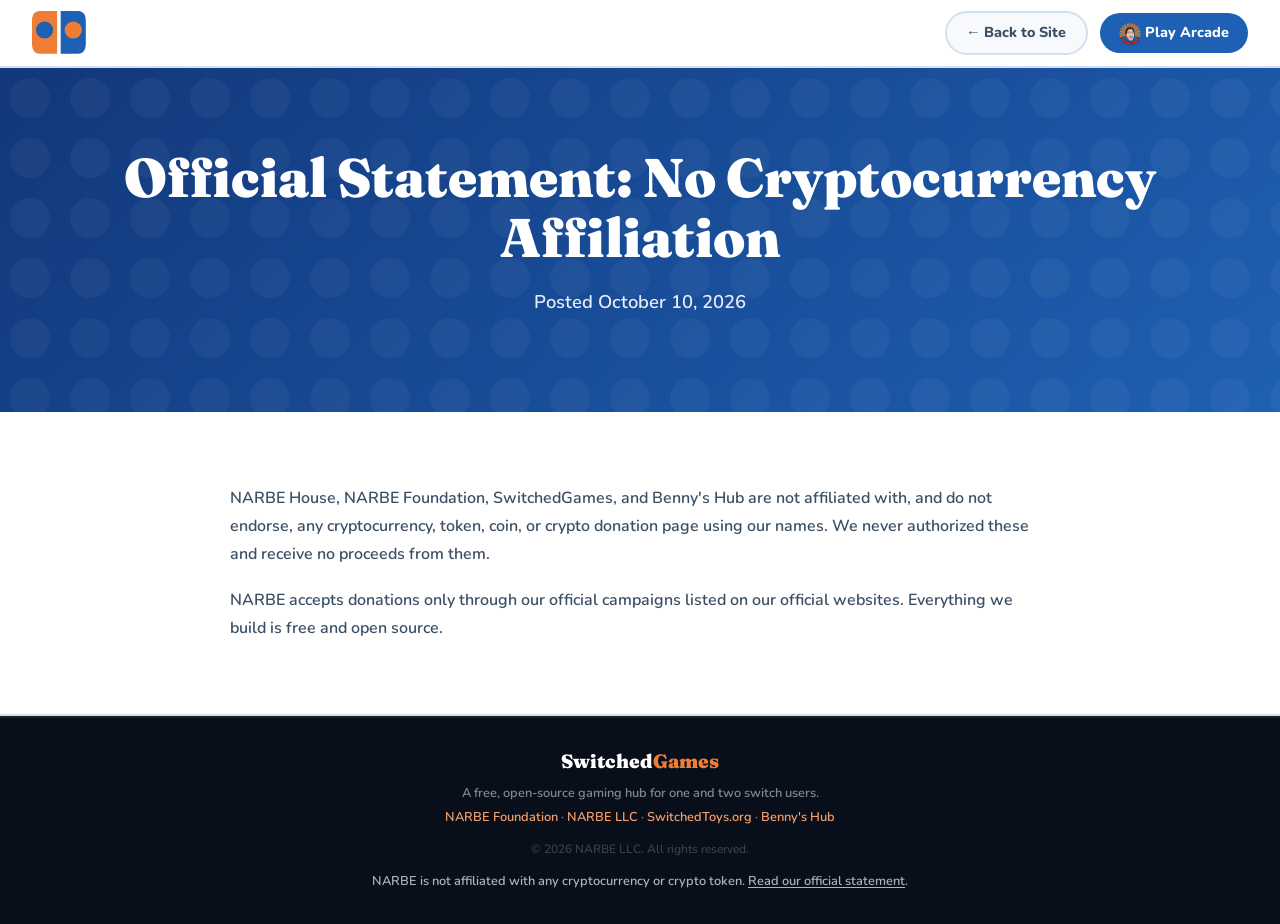
==== crypto-statement/index.html @ 6ead468a "Add official no-cryptocurrency statement and dismissible notice" ====
<!DOCTYPE html>
<html lang="en">
<head>
  <!-- Google tag (gtag.js) -->
  <script async src="https://www.googletagmanager.com/gtag/js?id=G-FGVD6RB4H1"></script>
  <script>
    window.dataLayer = window.dataLayer || [];
    function gtag(){dataLayer.push(arguments);}
    gtag('js', new Date());
    gtag('config', 'G-FGVD6RB4H1');
  </script>

  <meta charset="UTF-8" />
  <meta name="viewport" content="width=device-width, initial-scale=1.0" />
  <title>Official Statement: No Cryptocurrency Affiliation</title>
  <meta name="description" content="NARBE House, NARBE Foundation, SwitchedGames, and Benny's Hub have no cryptocurrency affiliation. Donations are accepted only through official website campaigns." />
  <link rel="canonical" href="https://switchedgames.org/crypto-statement/" />

  <link rel="preconnect" href="https://fonts.googleapis.com" />
  <link rel="preconnect" href="https://fonts.gstatic.com" crossorigin />
  <link href="https://fonts.googleapis.com/css2?family=Nunito:wght@400;600;700;800;900&family=Fraunces:ital,wght@0,700;0,900;1,700&display=swap" rel="stylesheet" />

  <style>
    :root {
      --blue:        #1e60b3;
      --blue-light:  #2e7dd1;
      --blue-pale:   #e8f1fb;
      --blue-dark:   #12377a;
      --orange:      #f07d35;
      --orange-light:#f5a06a;
      --orange-pale: #fff3eb;
      --white:       #ffffff;
      --off-white:   #f7f9fc;
      --text:        #0f1e30;
      --text-mid:    #3a4f65;
      --text-light:  #6a82a0;
      --border:      #d2e0f0;
      --radius:      16px;
      --shadow:      0 4px 24px rgba(30,96,179,0.10);
    }

    * { box-sizing: border-box; margin: 0; padding: 0; }

    body {
      font-family: 'Nunito', sans-serif;
      background: var(--off-white);
      color: var(--text);
      line-height: 1.6;
    }

    /* ── NAV ── */
    nav {
      background: var(--white);
      border-bottom: 2px solid var(--border);
      padding: 0 2rem;
      display: flex;
      align-items: center;
      justify-content: space-between;
      height: 68px;
      position: sticky;
      top: 0;
      z-index: 100;
    }

    .nav-logo { display: flex; align-items: center; gap: 10px; text-decoration: none; }
    .nav-logo-img { height: 44px; width: auto; display: block; }
    .nav-benny-icon { height: 22px; width: auto; vertical-align: middle; }

    .nav-actions { display: flex; align-items: center; gap: 0.75rem; }
    .nav-btn {
      text-decoration: none;
      font-family: 'Nunito', sans-serif;
      font-weight: 800; font-size: 0.9rem;
      padding: 0.5rem 1.2rem;
      border-radius: 50px;
      transition: background 0.2s, transform 0.15s;
    }
    .nav-btn-arcade { background: var(--blue); color: var(--white); }
    .nav-btn-arcade:hover { background: var(--blue-light); transform: translateY(-1px); }
    .nav-btn-back { background: var(--off-white); color: var(--text-mid); border: 2px solid var(--border); }
    .nav-btn-back:hover { background: var(--border); }

    /* ── HERO ── */
    .hero {
      background: linear-gradient(135deg, var(--blue-dark) 0%, var(--blue) 100%);
      color: var(--white);
      padding: 5rem 2rem 4.5rem;
      text-align: center;
      position: relative; overflow: hidden;
    }
    .hero::before {
      content: ''; position: absolute; inset: 0;
      background: url("data:image/svg+xml,%3Csvg width='60' height='60' viewBox='0 0 60 60' xmlns='http://www.w3.org/2000/svg'%3E%3Cg fill='none' fill-rule='evenodd'%3E%3Cg fill='%23ffffff' fill-opacity='0.04'%3E%3Ccircle cx='30' cy='30' r='20'/%3E%3C/g%3E%3C/g%3E%3C/svg%3E");
    }
    .hero-badge {
      display: inline-block;
      background: var(--orange); color: var(--white);
      font-weight: 800; font-size: 0.8rem;
      padding: 0.35rem 1rem; border-radius: 50px;
      letter-spacing: 0.05em; text-transform: uppercase;
      margin-bottom: 1.5rem; position: relative;
    }
    .hero h1 {
      font-family: 'Fraunces', serif; font-weight: 900;
      font-size: clamp(2.2rem, 5vw, 3.4rem);
      line-height: 1.1; margin-bottom: 1.2rem; position: relative;
    }
    .hero h1 em { font-style: italic; color: var(--orange-light); }
    .hero p {
      font-size: clamp(1rem, 2.5vw, 1.15rem); opacity: 0.9;
      max-width: 600px; margin: 0 auto 1.5rem;
      position: relative; font-weight: 600;
    }
    .hero-partner-note {
      font-size: 0.85rem;
      font-weight: 600;
      opacity: 0.75;
      position: relative;
    }
    .hero-partner-note a {
      color: var(--orange-light);
      text-decoration: underline;
    }

    /* ── OUR STORY ── */
    .story {
      background: var(--white);
      padding: 4.5rem 2rem;
      border-bottom: 2px solid var(--border);
    }
    .story-inner {
      max-width: 820px;
      margin: 0 auto;
    }

    .story-body {
      display: flex;
      flex-direction: column;
      gap: 1.1rem;
    }
    .story-body p {
      color: var(--text-mid);
      font-weight: 600;
      font-size: 1rem;
      line-height: 1.75;
    }
    .story-body p strong { color: var(--text); }

    .story-highlight {
      background: var(--blue-pale);
      border-left: 4px solid var(--blue);
      border-radius: 0 var(--radius) var(--radius) 0;
      padding: 1.25rem 1.5rem;
      margin: 0.5rem 0;
    }
    .story-highlight p {
      color: var(--blue-dark) !important;
      font-size: 1.05rem !important;
      font-weight: 700 !important;
    }

    /* ── FOOTER ── */
    footer {
      background: #080f1a; color: rgba(255,255,255,0.5);
      padding: 1.75rem 2rem; text-align: center;
      border-top: 2px solid rgba(255,255,255,0.07);
    }
    footer .footer-logo {
      font-family: 'Fraunces', serif; font-weight: 900;
      font-size: 1.2rem; color: var(--white); margin-bottom: 0.4rem;
    }
    footer .footer-logo span { color: var(--orange); }
    footer p { font-size: 0.8rem; font-weight: 600; margin-bottom: 0.25rem; }
    footer a { color: var(--orange-light); text-decoration: none; }

    .skip-link { position: fixed; top: -100px; left: 1rem; z-index: 200; padding: .75rem 1rem; background: var(--white); color: var(--blue-dark); }
    .skip-link:focus { top: .5rem; }
    a:focus-visible { outline: 3px solid var(--blue-dark); outline-offset: 4px; }
    footer a:focus-visible { outline-color: var(--orange-light); }
    .hero h1 { overflow-wrap: anywhere; }
    @media (max-width: 700px) {
      nav { padding: 0 .75rem; }
      .nav-logo-img { max-width: 40vw; height: 44px; width: auto; }
      .nav-btn span { display: none; }
    }
  </style>
</head>
<body>
  <a class="skip-link" href="#main">Skip to main content</a>
  <nav aria-label="Main navigation">
    <a href="/" class="nav-logo" aria-label="SwitchedGames home">
      <img src="/images/branding/switchedgames_emblem_v5.svg" alt="SwitchedGames" class="nav-logo-img" />
    </a>
    <div class="nav-actions">
      <a href="/" class="nav-btn nav-btn-back" aria-label="Back to Site">← <span>Back to Site</span></a>
      <a href="https://narbehouse.github.io/bennyshub" class="nav-btn nav-btn-arcade" aria-label="Play Arcade" target="_blank" rel="noopener"><img src="/images/branding/beamin-benny.png" alt="" class="nav-benny-icon" aria-hidden="true" /> <span>Play Arcade</span></a>
    </div>
  </nav>
  <main id="main" tabindex="-1">
    <section class="hero" aria-labelledby="statement-title">
      <h1 id="statement-title">Official Statement: No Cryptocurrency Affiliation</h1>
      <p>Posted <time datetime="2026-10-10">October 10, 2026</time></p>
    </section>
    <div class="story">
      <div class="story-inner story-body">
        <p>NARBE House, NARBE Foundation, SwitchedGames, and Benny's Hub are not affiliated with, and do not endorse, any cryptocurrency, token, coin, or crypto donation page using our names. We never authorized these and receive no proceeds from them.</p>
        <p>NARBE accepts donations only through our official campaigns listed on our official websites. Everything we build is free and open source.</p>
      </div>
    </div>
  </main>
  <footer>
    <div class="footer-logo">Switched<span>Games</span></div>
    <p>A free, open-source gaming hub for one and two switch users.</p>
    <p>
      <a href="https://narbefoundation.org" target="_blank" rel="noopener">NARBE Foundation</a> ·
      <a href="https://narbehouse.com" target="_blank" rel="noopener">NARBE LLC</a> ·
      <a href="https://www.switchedtoys.org" target="_blank" rel="noopener">SwitchedToys.org</a> ·
      <a href="https://narbehouse.github.io/bennyshub" target="_blank" rel="noopener">Benny's Hub</a>
    </p>
    <p style="margin-top: 0.75rem; font-size: 0.75rem; opacity: 0.4;">© 2026 NARBE LLC. All rights reserved.</p>
    <p style="margin-top: 0.75rem; color: #aab3c2;">NARBE is not affiliated with any cryptocurrency or crypto token. <a href="/crypto-statement/" style="color: inherit; text-decoration: underline; text-underline-offset: 0.15em;">Read our official statement</a>.</p>
  </footer>
</body>
</html>
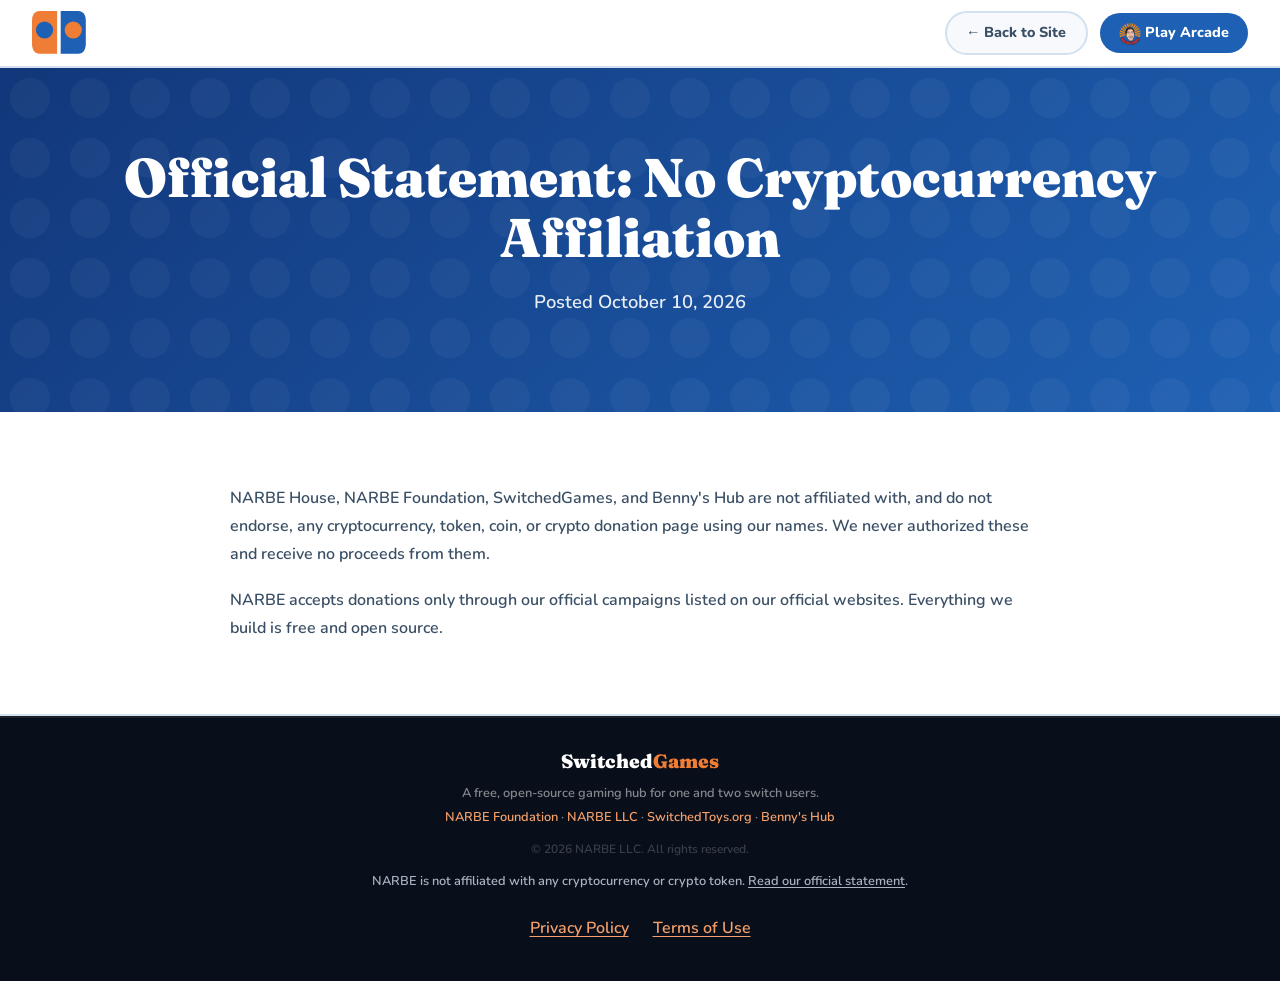
==== commit 36aa32d6: "Add SwitchedGames privacy and terms pages" ====
--- a/crypto-statement/index.html
+++ b/crypto-statement/index.html
@@ -183,6 +183,10 @@
       .nav-logo-img { max-width: 40vw; height: 44px; width: auto; }
       .nav-btn span { display: none; }
     }
+    /* Shared legal destinations remain readable and keyboard accessible. */
+    footer .legal-links { margin-top: 1rem; }
+    footer .legal-links a { display: inline-block; padding: .5rem .75rem; font-size: 1rem; text-decoration: underline; text-underline-offset: .2em; }
+    footer .legal-links a:focus-visible { outline: 3px solid #f5a06a; outline-offset: 3px; }
   </style>
 </head>
 <body>
@@ -219,6 +223,7 @@
     </p>
     <p style="margin-top: 0.75rem; font-size: 0.75rem; opacity: 0.4;">© 2026 NARBE LLC. All rights reserved.</p>
     <p style="margin-top: 0.75rem; color: #aab3c2;">NARBE is not affiliated with any cryptocurrency or crypto token. <a href="/crypto-statement/" style="color: inherit; text-decoration: underline; text-underline-offset: 0.15em;">Read our official statement</a>.</p>
+    <p class="legal-links"><a href="/privacy.html">Privacy Policy</a><a href="/terms.html">Terms of Use</a></p>
   </footer>
 </body>
 </html>
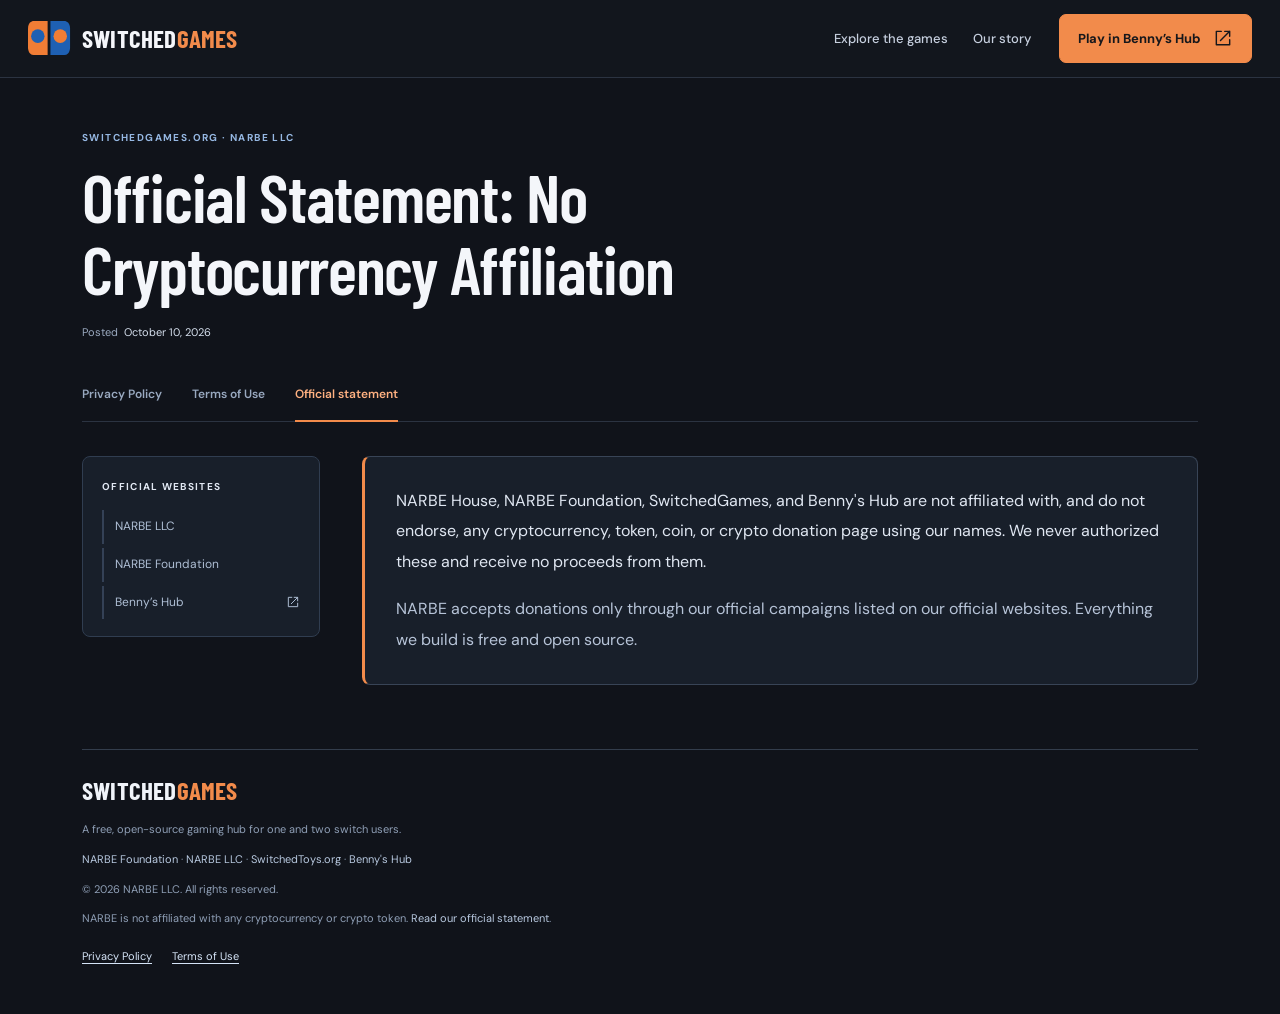
==== commit 0fa622c2: "Match legal pages and official statement to showcase styling" ====
--- a/crypto-statement/index.html
+++ b/crypto-statement/index.html
@@ -18,201 +18,42 @@
 
   <link rel="preconnect" href="https://fonts.googleapis.com" />
   <link rel="preconnect" href="https://fonts.gstatic.com" crossorigin />
-  <link href="https://fonts.googleapis.com/css2?family=Nunito:wght@400;600;700;800;900&family=Fraunces:ital,wght@0,700;0,900;1,700&display=swap" rel="stylesheet" />
+  <link href="https://fonts.googleapis.com/css2?family=Barlow+Condensed:wght@500;600;700;800&amp;family=DM+Sans:wght@400;500;600;700&amp;display=swap" rel="stylesheet" />
 
-  <style>
-    :root {
-      --blue:        #1e60b3;
-      --blue-light:  #2e7dd1;
-      --blue-pale:   #e8f1fb;
-      --blue-dark:   #12377a;
-      --orange:      #f07d35;
-      --orange-light:#f5a06a;
-      --orange-pale: #fff3eb;
-      --white:       #ffffff;
-      --off-white:   #f7f9fc;
-      --text:        #0f1e30;
-      --text-mid:    #3a4f65;
-      --text-light:  #6a82a0;
-      --border:      #d2e0f0;
-      --radius:      16px;
-      --shadow:      0 4px 24px rgba(30,96,179,0.10);
-    }
-
-    * { box-sizing: border-box; margin: 0; padding: 0; }
-
-    body {
-      font-family: 'Nunito', sans-serif;
-      background: var(--off-white);
-      color: var(--text);
-      line-height: 1.6;
-    }
-
-    /* ── NAV ── */
-    nav {
-      background: var(--white);
-      border-bottom: 2px solid var(--border);
-      padding: 0 2rem;
-      display: flex;
-      align-items: center;
-      justify-content: space-between;
-      height: 68px;
-      position: sticky;
-      top: 0;
-      z-index: 100;
-    }
-
-    .nav-logo { display: flex; align-items: center; gap: 10px; text-decoration: none; }
-    .nav-logo-img { height: 44px; width: auto; display: block; }
-    .nav-benny-icon { height: 22px; width: auto; vertical-align: middle; }
-
-    .nav-actions { display: flex; align-items: center; gap: 0.75rem; }
-    .nav-btn {
-      text-decoration: none;
-      font-family: 'Nunito', sans-serif;
-      font-weight: 800; font-size: 0.9rem;
-      padding: 0.5rem 1.2rem;
-      border-radius: 50px;
-      transition: background 0.2s, transform 0.15s;
-    }
-    .nav-btn-arcade { background: var(--blue); color: var(--white); }
-    .nav-btn-arcade:hover { background: var(--blue-light); transform: translateY(-1px); }
-    .nav-btn-back { background: var(--off-white); color: var(--text-mid); border: 2px solid var(--border); }
-    .nav-btn-back:hover { background: var(--border); }
-
-    /* ── HERO ── */
-    .hero {
-      background: linear-gradient(135deg, var(--blue-dark) 0%, var(--blue) 100%);
-      color: var(--white);
-      padding: 5rem 2rem 4.5rem;
-      text-align: center;
-      position: relative; overflow: hidden;
-    }
-    .hero::before {
-      content: ''; position: absolute; inset: 0;
-      background: url("data:image/svg+xml,%3Csvg width='60' height='60' viewBox='0 0 60 60' xmlns='http://www.w3.org/2000/svg'%3E%3Cg fill='none' fill-rule='evenodd'%3E%3Cg fill='%23ffffff' fill-opacity='0.04'%3E%3Ccircle cx='30' cy='30' r='20'/%3E%3C/g%3E%3C/g%3E%3C/svg%3E");
-    }
-    .hero-badge {
-      display: inline-block;
-      background: var(--orange); color: var(--white);
-      font-weight: 800; font-size: 0.8rem;
-      padding: 0.35rem 1rem; border-radius: 50px;
-      letter-spacing: 0.05em; text-transform: uppercase;
-      margin-bottom: 1.5rem; position: relative;
-    }
-    .hero h1 {
-      font-family: 'Fraunces', serif; font-weight: 900;
-      font-size: clamp(2.2rem, 5vw, 3.4rem);
-      line-height: 1.1; margin-bottom: 1.2rem; position: relative;
-    }
-    .hero h1 em { font-style: italic; color: var(--orange-light); }
-    .hero p {
-      font-size: clamp(1rem, 2.5vw, 1.15rem); opacity: 0.9;
-      max-width: 600px; margin: 0 auto 1.5rem;
-      position: relative; font-weight: 600;
-    }
-    .hero-partner-note {
-      font-size: 0.85rem;
-      font-weight: 600;
-      opacity: 0.75;
-      position: relative;
-    }
-    .hero-partner-note a {
-      color: var(--orange-light);
-      text-decoration: underline;
-    }
-
-    /* ── OUR STORY ── */
-    .story {
-      background: var(--white);
-      padding: 4.5rem 2rem;
-      border-bottom: 2px solid var(--border);
-    }
-    .story-inner {
-      max-width: 820px;
-      margin: 0 auto;
-    }
-
-    .story-body {
-      display: flex;
-      flex-direction: column;
-      gap: 1.1rem;
-    }
-    .story-body p {
-      color: var(--text-mid);
-      font-weight: 600;
-      font-size: 1rem;
-      line-height: 1.75;
-    }
-    .story-body p strong { color: var(--text); }
-
-    .story-highlight {
-      background: var(--blue-pale);
-      border-left: 4px solid var(--blue);
-      border-radius: 0 var(--radius) var(--radius) 0;
-      padding: 1.25rem 1.5rem;
-      margin: 0.5rem 0;
-    }
-    .story-highlight p {
-      color: var(--blue-dark) !important;
-      font-size: 1.05rem !important;
-      font-weight: 700 !important;
-    }
-
-    /* ── FOOTER ── */
-    footer {
-      background: #080f1a; color: rgba(255,255,255,0.5);
-      padding: 1.75rem 2rem; text-align: center;
-      border-top: 2px solid rgba(255,255,255,0.07);
-    }
-    footer .footer-logo {
-      font-family: 'Fraunces', serif; font-weight: 900;
-      font-size: 1.2rem; color: var(--white); margin-bottom: 0.4rem;
-    }
-    footer .footer-logo span { color: var(--orange); }
-    footer p { font-size: 0.8rem; font-weight: 600; margin-bottom: 0.25rem; }
-    footer a { color: var(--orange-light); text-decoration: none; }
-
-    .skip-link { position: fixed; top: -100px; left: 1rem; z-index: 200; padding: .75rem 1rem; background: var(--white); color: var(--blue-dark); }
-    .skip-link:focus { top: .5rem; }
-    a:focus-visible { outline: 3px solid var(--blue-dark); outline-offset: 4px; }
-    footer a:focus-visible { outline-color: var(--orange-light); }
-    .hero h1 { overflow-wrap: anywhere; }
-    @media (max-width: 700px) {
-      nav { padding: 0 .75rem; }
-      .nav-logo-img { max-width: 40vw; height: 44px; width: auto; }
-      .nav-btn span { display: none; }
-    }
-    /* Shared legal destinations remain readable and keyboard accessible. */
-    footer .legal-links { margin-top: 1rem; }
-    footer .legal-links a { display: inline-block; padding: .5rem .75rem; font-size: 1rem; text-decoration: underline; text-underline-offset: .2em; }
-    footer .legal-links a:focus-visible { outline: 3px solid #f5a06a; outline-offset: 3px; }
-  </style>
+  <meta name="theme-color" content="#11141b" />
+  <link rel="icon" href="/images/branding/switchedgames_emblem_v5.svg" type="image/svg+xml" />
+  <link rel="stylesheet" href="/showcase.css" />
+  <link rel="stylesheet" href="/legal.css" />
 </head>
-<body>
+<body class="legal-page statement-page">
   <a class="skip-link" href="#main">Skip to main content</a>
-  <nav aria-label="Main navigation">
-    <a href="/" class="nav-logo" aria-label="SwitchedGames home">
-      <img src="/images/branding/switchedgames_emblem_v5.svg" alt="SwitchedGames" class="nav-logo-img" />
-    </a>
-    <div class="nav-actions">
-      <a href="/" class="nav-btn nav-btn-back" aria-label="Back to Site">← <span>Back to Site</span></a>
-      <a href="https://narbehouse.github.io/bennyshub" class="nav-btn nav-btn-arcade" aria-label="Play Arcade" target="_blank" rel="noopener"><img src="/images/branding/beamin-benny.png" alt="" class="nav-benny-icon" aria-hidden="true" /> <span>Play Arcade</span></a>
-    </div>
+  <header class="site-header">
+    <a class="brand" href="/" aria-label="SwitchedGames home"><img src="/images/branding/switchedgames_emblem_v5.svg" alt="" width="43" height="35"><span>SWITCHED<span>GAMES</span></span></a>
+    <nav class="top-links" aria-label="Main navigation"><a href="/#games">Explore the games</a><a href="/aboutus.html">Our story</a></nav>
+    <a class="button hub-button" href="https://narbehouse.github.io/bennyshub" target="_blank" rel="noopener">Play in Benny’s Hub <svg class="icon" aria-hidden="true" viewBox="0 0 24 24"><path d="M14 4h6v6m0-6L9 15M10 4H4v16h16v-6"/></svg></a>
+  </header>
+  <header class="legal-hero">
+    <p class="eyebrow">SwitchedGames.org · NARBE LLC</p>
+    <h1 id="statement-title">Official Statement: No Cryptocurrency Affiliation</h1>
+    <p class="updated">Posted <time datetime="2026-10-10">October 10, 2026</time></p>
+  </header>
+  <nav class="policy-nav" aria-label="Policies and statements">
+    <a href="/privacy.html">Privacy Policy</a>
+    <a href="/terms.html">Terms of Use</a>
+    <a href="/crypto-statement/" aria-current="page">Official statement</a>
   </nav>
-  <main id="main" tabindex="-1">
-    <section class="hero" aria-labelledby="statement-title">
-      <h1 id="statement-title">Official Statement: No Cryptocurrency Affiliation</h1>
-      <p>Posted <time datetime="2026-10-10">October 10, 2026</time></p>
-    </section>
-    <div class="story">
-      <div class="story-inner story-body">
+  <main class="legal-layout statement-layout" id="main" tabindex="-1" aria-labelledby="statement-title">
+    <aside class="contents" aria-label="Official websites">
+      <h2>Official websites</h2>
+      <ul><li><a href="https://narbehouse.com" target="_blank" rel="noopener">NARBE LLC</a></li><li><a href="https://narbefoundation.org" target="_blank" rel="noopener">NARBE Foundation</a></li><li><a href="https://narbehouse.github.io/bennyshub" target="_blank" rel="noopener">Benny’s Hub <svg class="icon" aria-hidden="true" viewBox="0 0 24 24"><path d="M14 4h6v6m0-6L9 15M10 4H4v16h16v-6"/></svg></a></li></ul>
+    </aside>
+    <div class="legal-copy statement-copy">
         <p>NARBE House, NARBE Foundation, SwitchedGames, and Benny's Hub are not affiliated with, and do not endorse, any cryptocurrency, token, coin, or crypto donation page using our names. We never authorized these and receive no proceeds from them.</p>
         <p>NARBE accepts donations only through our official campaigns listed on our official websites. Everything we build is free and open source.</p>
-      </div>
+
     </div>
   </main>
-  <footer>
+  <footer class="legal-footer">
     <div class="footer-logo">Switched<span>Games</span></div>
     <p>A free, open-source gaming hub for one and two switch users.</p>
     <p>
@@ -221,8 +62,8 @@
       <a href="https://www.switchedtoys.org" target="_blank" rel="noopener">SwitchedToys.org</a> ·
       <a href="https://narbehouse.github.io/bennyshub" target="_blank" rel="noopener">Benny's Hub</a>
     </p>
-    <p style="margin-top: 0.75rem; font-size: 0.75rem; opacity: 0.4;">© 2026 NARBE LLC. All rights reserved.</p>
-    <p style="margin-top: 0.75rem; color: #aab3c2;">NARBE is not affiliated with any cryptocurrency or crypto token. <a href="/crypto-statement/" style="color: inherit; text-decoration: underline; text-underline-offset: 0.15em;">Read our official statement</a>.</p>
+    <p>© 2026 NARBE LLC. All rights reserved.</p>
+    <p>NARBE is not affiliated with any cryptocurrency or crypto token. <a href="/crypto-statement/">Read our official statement</a>.</p>
     <p class="legal-links"><a href="/privacy.html">Privacy Policy</a><a href="/terms.html">Terms of Use</a></p>
   </footer>
 </body>
--- a/showcase.css
+++ b/showcase.css
@@ -0,0 +1,97 @@
+/* SwitchedGames showcase: buildless, responsive, and independent of game runtimes. */
+:root{color-scheme:dark;--bg:#10131a;--panel:#181d27;--panel-2:#1e2531;--line:#2b3341;--muted:#9aa6b8;--ink:#f4f6fa;--orange:#f28b4b;--blue:#7cb5ff;--white:#fff;--off-white:#151a23;--text:#f4f6fa;--text-mid:#b9c3d3;--text-light:#9aa6b8;--blue-dark:#183960;--blue-pale:#1c2c43;--orange-light:#ffb383;--orange-pale:#30251f;--border:#303949;--radius:10px;--display:"Barlow Condensed","Arial Narrow",Impact,sans-serif;--body:"DM Sans","Segoe UI",sans-serif}
+*{box-sizing:border-box}html{scroll-behavior:smooth;scroll-padding-top:98px}body{margin:0;background:var(--bg);color:var(--ink);font-family:var(--body);font-size:14px;line-height:1.55}button,input,select{font:inherit}button,a,input,select,summary{-webkit-tap-highlight-color:transparent}a{color:inherit;text-decoration:none}button{cursor:pointer}button:disabled{cursor:default}button{color:inherit}button:focus-visible,a:focus-visible,input:focus-visible,select:focus-visible,summary:focus-visible{outline:2px solid var(--blue);outline-offset:4px}[hidden]{display:none!important}svg{display:block}.icon{width:20px;height:20px;flex:none;fill:none;stroke:currentColor;stroke-width:1.7;stroke-linecap:round;stroke-linejoin:round}.icon.small{width:15px;height:15px}.svg-library{position:absolute;width:0;height:0;overflow:hidden}.sr-only{position:absolute;width:1px;height:1px;overflow:hidden;clip:rect(0,0,0,0);white-space:nowrap}.skip-link{position:fixed;left:20px;top:-60px;z-index:1000;background:var(--orange);color:#161616;padding:12px 20px}.skip-link:focus{top:10px}.button{display:inline-flex;align-items:center;justify-content:center;gap:12px;background:var(--orange);border:1px solid var(--orange);color:#16171b;font-weight:700;font-size:13px;padding:12px 18px;border-radius:7px;min-height:44px;transition:background .18s,border-color .18s}.button:hover{background:#ffab74;border-color:#ffab74}.button.secondary{background:transparent;border-color:#465064;color:var(--ink)}.button.secondary:hover{background:#252d3b;border-color:#7b899f}.icon-button{border:1px solid #ffffff26;background:#111720a6;display:inline-flex;align-items:center;justify-content:center;width:36px;height:36px;padding:0;border-radius:6px}.icon-button:hover{background:#343e50}.brand{display:inline-flex;align-items:center;gap:11px;flex:none}.brand img{object-fit:contain}.brand>span{font:700 25px/1 var(--display);letter-spacing:.2px}.brand>span>span{color:var(--orange)}.site-header{height:78px;display:flex;align-items:center;gap:28px;padding:0 28px;background:#13171fed;border-bottom:1px solid var(--line);position:sticky;top:0;z-index:50;backdrop-filter:blur(14px)}.search-box{display:flex;align-items:center;gap:10px;padding:9px 13px;background:#202631;border:1px solid #303845;border-radius:7px;max-width:360px;min-width:130px;flex:1;color:#8e9bad;margin-left:12px}.search-box input{width:100%;min-width:0;color:var(--ink);background:none;border:0;outline:none;font-size:13px;line-height:24px}.search-box:focus-within{border-color:var(--blue)}.search-box input::placeholder{color:#9ba8bb}.search-box kbd{font:12px var(--body);border:1px solid #475161;padding:0 6px;border-radius:3px}.top-links{display:flex;gap:25px;align-items:center;margin-left:auto;white-space:nowrap;font-size:13px;font-weight:500}.top-links a{color:#c7d0df}.top-links a:hover{color:var(--orange)}.hub-button{white-space:nowrap}.menu-button{display:none}.site-layout{display:grid;grid-template-columns:216px minmax(0,1fr)}.sidebar{position:sticky;top:78px;align-self:start;height:calc(100dvh - 78px);min-height:540px;border-right:1px solid var(--line);background:#13171f;display:flex;flex-direction:column;justify-content:space-between;padding:26px 14px 18px;overflow-y:auto;scrollbar-width:thin}.nav-label{font-size:9px;letter-spacing:1.5px;font-weight:700;color:#8b98ac;margin:0 12px 14px}.side-link,.resource-nav a{width:100%;display:flex;align-items:center;gap:12px;text-align:left;border:0;background:transparent;padding:10px 12px;color:#a8b3c5;border-radius:6px;font-size:12px;font-weight:500;min-height:41px}.side-link .icon,.resource-nav .icon{width:17px;height:17px;color:#8795aa}.side-link:hover,.resource-nav a:hover{background:#202733;color:#fff}.side-link.active{background:#253247;color:#f3f7ff}.side-link.active .icon{color:var(--blue)}.side-count{margin-left:auto;font-size:10px;color:#8d9db7}.side-link.active .side-count{color:#aac6ef}.sidebar-rule{height:1px;background:#282f3c;margin:20px 12px}.resource-nav a{font-size:11px;padding-top:9px;padding-bottom:9px}.sidebar-bottom{padding:24px 12px 0}.sidebar-bottom p{font-size:12px;color:#aeb9ca;line-height:1.6;margin:0 0 13px}.sidebar-bottom p strong{color:#ecf0f7;font-weight:500}.sidebar-bottom>a{font-size:9px;color:#7f8ea5;display:flex;align-items:center;gap:5px}.sidebar-bottom>a .icon{width:12px;height:12px}.replay-button{border:0;background:none;display:flex;align-items:center;gap:7px;color:#9caac0;font-size:10px;padding:16px 0 0}.replay-button .icon{width:13px;height:13px}.replay-button:hover{color:var(--orange)}main{min-width:0;padding:26px 30px 0;max-width:1800px;width:100%;margin:auto}.hero-carousel{height:343px;position:relative;overflow:hidden;border:1px solid #374052;border-radius:10px;background:#171d29}.hero-carousel video{width:100%;height:calc(100% - 49px);position:absolute;inset:0;object-fit:cover;object-position:66% 50%;filter:brightness(.77) saturate(.8)}.hero-shade{position:absolute;inset:0 0 48px;background:linear-gradient(90deg,#141c2bee 0%,#141c2bea 27%,#111a2bab 50%,#0b101623 100%)}.hero-slide{position:absolute;inset:0 0 49px;padding:28px 36px;display:flex;flex-direction:column;align-items:flex-start;justify-content:center;animation:slide-copy .25s ease}.eyebrow{font-size:9px;font-weight:700;letter-spacing:1.6px;line-height:1.5;color:#a1adc0;margin:0 0 9px;display:flex;align-items:center;gap:8px}.status-dot{width:6px;height:6px;border-radius:50%;background:var(--orange);box-shadow:0 0 12px #f28b4b44;flex:none}.hero-slide .eyebrow{font-size:8px;letter-spacing:1.7px;color:#c9d2df}.hero-slide h1,.hero-slide h2{font-family:var(--display);font-size:clamp(37px,3.8vw,58px);font-weight:700;letter-spacing:-.2px;line-height:.99;margin:2px 0 13px}.hero-slide h1 span,.hero-slide h2 span{color:#ffad76}.hero-copy{font-size:12px;line-height:1.7;color:#c1cada;max-width:420px;margin:0 0 14px;text-wrap:pretty}.hero-cta{display:inline-flex;align-items:center;gap:12px;font-size:11px;font-weight:700;border-bottom:1px solid #f3f5fb88;padding-bottom:4px;color:#f8f9fb}.hero-cta:hover{color:var(--orange);border-color:var(--orange)}.hero-cta .icon{width:16px;height:16px}.hero-tabs{position:absolute;bottom:0;left:0;right:0;height:49px;display:grid;grid-template-columns:repeat(4,1fr);background:#17202ceb;border-top:1px solid #ffffff15}.hero-tabs button{position:relative;background:transparent;border:0;border-right:1px solid #ffffff0c;font-size:11px;font-weight:600;color:#a5b1c3;text-align:left;padding:0 25px;display:flex;align-items:center;gap:14px}.hero-tabs button span{font-size:9px;color:#6c7c94;font-weight:500}.hero-tabs button[aria-selected=true]{background:#293344;color:#fff}.hero-tabs button[aria-selected=true]:after{content:"";position:absolute;bottom:0;left:0;right:0;height:2px;background:var(--orange)}.hero-tabs button[aria-selected=true] span{color:var(--orange)}.hero-tabs button:hover{background:#293344;color:#fff}.hero-controls{position:absolute;bottom:66px;right:20px}.hero-video-label{position:absolute;right:20px;top:19px;display:flex;gap:7px;align-items:center;font-size:8px;letter-spacing:1.2px;color:#eef3ff;text-shadow:0 1px 4px black;background:#10151b82;border-radius:3px;padding:6px 9px}.hero-video-label span{width:5px;height:5px;background:#95c8ff;border-radius:50%}.hub-strip{display:flex;align-items:center;gap:12px;min-height:56px;margin-bottom:22px;border-bottom:1px solid #2a3341;padding:11px 2px;font-size:10px;color:#95a3b7}.hub-strip>.icon{color:var(--blue);width:20px;height:20px}.hub-strip p{margin:0}.hub-strip strong{color:#d2dbe9;font-weight:600}.hub-strip a{margin-left:auto;display:flex;align-items:center;gap:9px;white-space:nowrap;font-weight:600;color:var(--blue);font-size:11px}.hub-strip a .icon{width:16px;height:16px}.library-heading{display:flex;align-items:end;justify-content:space-between;margin-bottom:20px;gap:15px}.library-heading .eyebrow{font-size:8px;margin-bottom:3px;letter-spacing:1.7px}.library-heading h2,.more-heading h2{font-family:var(--display);font-size:32px;line-height:1.1;font-weight:600;margin:0;letter-spacing:.1px}.library-heading h2 span,.more-heading h2 span{color:var(--orange)}.library-heading>p{margin:0 0 2px;color:#8f9db1;font-size:10px}.filter-toolbar{display:flex;align-items:center;gap:20px;padding:0 0 17px}.select-wrap{display:flex;align-items:center;position:relative;background:#1c232e;border:1px solid #343e4e;border-radius:6px;min-width:155px;height:36px;flex:none}.select-wrap select{appearance:none;width:100%;height:100%;border:0;background:transparent;color:#d4dce9;padding:0 35px 0 13px;font-size:11px;cursor:pointer;outline-offset:3px}.select-wrap>svg{position:absolute;right:11px;width:12px;height:12px;transform:rotate(90deg);pointer-events:none;color:#94a5bd}.sort-wrap{margin-left:auto;min-width:145px;background:transparent}.sort-label{color:#7f8ea3;padding-left:12px;font-size:10px}.sort-wrap select{padding-left:7px}.filter-toggles{display:flex;gap:18px;align-items:center}.toggle{display:flex;align-items:center;gap:8px;color:#a3afc0;font-size:10px;cursor:pointer;white-space:nowrap;position:relative}.toggle input{position:absolute;opacity:0;width:30px;height:24px;left:0;cursor:pointer}.toggle-track{width:26px;height:15px;position:relative;background:#354054;border-radius:20px;transition:background .2s;pointer-events:none;flex:none}.toggle-track:after{content:"";width:9px;height:9px;border-radius:50%;position:absolute;top:3px;left:3px;background:#a5b2c6;transition:transform .2s}.toggle input:checked+.toggle-track{background:#3374c5}.toggle input:checked+.toggle-track:after{background:#fff;transform:translateX(11px)}.toggle input:focus-visible+.toggle-track{outline:2px solid var(--blue);outline-offset:4px}.filter-summary{display:flex;justify-content:space-between;align-items:center;gap:10px;color:#a9bad3;font-size:11px;padding:0 0 14px}.filter-summary button{display:flex;align-items:center;gap:7px;border:0;background:none;color:var(--orange);font-size:11px;padding:5px 0}.games-grid{display:grid;grid-template-columns:repeat(4,minmax(0,1fr));gap:19px 17px}.game-card{position:relative;min-width:0;background:#1b222d;border:1px solid #303a4b;border-radius:8px;overflow:hidden;transition:border-color .2s,transform .2s;display:flex;flex-direction:column}.game-card:hover{border-color:#667b9a;transform:translateY(-3px)}.game-art{aspect-ratio:16/9;position:relative;display:block;overflow:hidden;background:#263347}.game-art img{width:100%;height:100%;object-fit:cover;display:block;transition:transform .35s}.game-card:hover .game-art img{transform:scale(1.035)}.game-art:after{content:"";position:absolute;inset:50% 0 0;background:linear-gradient(transparent,#03070b55);pointer-events:none}.art-play{position:absolute;left:50%;top:50%;transform:translate(-50%,-40%);width:42px;height:42px;border-radius:50%;background:#f28b4bee;display:flex;align-items:center;justify-content:center;color:#10151c;opacity:0;transition:opacity .2s,transform .2s;z-index:2}.art-play .icon{width:20px;height:20px;fill:currentColor;stroke-width:0;transform:translateX(-2px)}.game-card:hover .art-play,.game-art:focus-visible .art-play{opacity:1;transform:translate(-50%,-50%)}.game-status{position:absolute;left:9px;top:9px;background:#f7a666;color:#20170f;font-size:7px;line-height:1;font-weight:700;padding:6px 8px;border-radius:3px;letter-spacing:.7px;z-index:3;pointer-events:none}.favorite-button{position:absolute;top:7px;right:7px;width:27px;height:27px;border:1px solid #ffffff3b;background:#101621b8;border-radius:5px;display:flex;align-items:center;justify-content:center;color:#e5eaf3;z-index:4}.favorite-button .icon{width:14px;height:14px}.favorite-button:hover{background:#101621}.favorite-button[aria-pressed=true]{color:#ffc187;border-color:#f8a666}.favorite-button[aria-pressed=true] .icon{fill:currentColor}.game-card-body{padding:12px 12px 10px;display:flex;flex-direction:column;flex:1}.game-card h3{font-family:var(--body);font-size:12px;font-weight:700;line-height:1.35;margin:0 0 4px;letter-spacing:-.15px}.game-card h3 a:hover{color:#ffb580}.game-description{font-size:10px;line-height:1.5;color:#99a8bd;margin:0 0 10px;display:-webkit-box;-webkit-line-clamp:2;-webkit-box-orient:vertical;overflow:hidden;min-height:30px}.game-card-footer{display:flex;align-items:center;justify-content:space-between;margin-top:auto;gap:7px}.game-category{font-size:8px;letter-spacing:.2px;color:#7db3f2}.detail-button{border:0;background:none;display:flex;align-items:center;gap:4px;padding:3px 0 3px 3px;font-size:8px;color:#b0bdd0}.detail-button:hover{color:#fff}.detail-button .icon{width:12px;height:12px}.game-card-credit{font-size:8px;line-height:1.5;color:#a1b0c5;border-top:1px solid #303a4b;padding-top:7px;margin:7px 0 0}.game-card-credit a{text-decoration:underline;color:#bad6f7}.game-request{text-align:center;padding:21px 0 27px;border-bottom:1px solid var(--line);font-size:11px;color:#8f9cb1;margin:15px 0 27px}.game-request a{color:#b9d7ff;display:inline-flex;align-items:center;gap:7px;margin-left:5px}.empty-state{text-align:center;padding:65px 20px;background:#171e29;border:1px dashed #475269;border-radius:8px}.empty-state>.icon{width:28px;height:28px;color:#7894b8;margin:0 auto 15px}.empty-state h3{font-size:21px;margin:0 0 5px}.empty-state p{color:#9caec8;margin:0 0 20px}.story-feature{display:grid;grid-template-columns:38% 1fr;border:1px solid #3b414b;background:#1a2029;border-radius:9px;overflow:hidden;margin-bottom:42px}.story-photo{position:relative;min-height:285px;background:#293344}.story-photo img{width:100%;height:100%;object-fit:cover;position:absolute;inset:0}.story-photo:after{content:"";position:absolute;inset:50% 0 0;background:linear-gradient(transparent,#000b)}.story-photo>span{position:absolute;bottom:17px;left:20px;z-index:1;color:#fff;font-size:8px;font-weight:600;letter-spacing:1.6px}.story-feature-copy{padding:29px 34px;display:flex;flex-direction:column;align-items:flex-start;justify-content:center}.story-feature-copy h2{font:600 36px/1.03 var(--display);margin:2px 0 16px}.story-feature-copy>p:not(.eyebrow){font-size:12px;color:#a6b4c9;max-width:560px;margin:0 0 20px;line-height:1.8}.story-actions{display:flex;align-items:center;gap:24px;flex-wrap:wrap}.story-actions .button{font-size:11px;padding:9px 14px;min-height:39px}.text-link{display:inline-flex;align-items:center;gap:9px;color:#ffb181;font-size:11px;font-weight:600}.text-link .icon{width:16px;height:16px}.more-section{margin:0 0 38px}.more-heading{margin-bottom:19px}.more-heading .eyebrow{font-size:8px}.more-heading h2{font-size:30px}.content-drawer{border-top:1px solid #323b49}.content-drawer:last-child{border-bottom:1px solid #323b49}.content-drawer>summary{list-style:none;display:flex;align-items:center;gap:17px;cursor:pointer;padding:20px 4px}.content-drawer>summary::-webkit-details-marker{display:none}.content-drawer>summary>.icon{color:#7f9bbb;width:21px;height:21px}.content-drawer>summary>span{display:flex;align-items:baseline;gap:20px}.content-drawer>summary strong{font-size:14px;font-weight:500;min-width:205px}.content-drawer>summary small{font-size:11px;color:#8696ad}.content-drawer>summary .drawer-chevron{margin-left:auto;width:16px;height:16px}.content-drawer[open]>summary .drawer-chevron{transform:rotate(90deg)}.content-drawer[open]>summary strong{color:var(--orange)}.drawer-body{background:#171e28;border-radius:8px;padding:27px;margin-bottom:20px;font-size:13px;color:#b4c1d4}.drawer-body h2{font:600 31px/1.1 var(--display);color:#eef3fa;margin:0 0 14px}.drawer-body h3{font:600 23px/1.2 var(--display);color:#e7edf6;margin:0 0 12px}.drawer-body h4{color:#e7edf6}.drawer-body p{line-height:1.8}.drawer-body a:not(.button){color:#98c6ff;text-decoration:underline;text-underline-offset:3px}.drawer-body .section-label,.drawer-body .wis-label{font-size:9px;color:#8ea6c7;letter-spacing:1.4px;text-transform:uppercase;margin-bottom:7px}.drawer-body .section-sub{max-width:780px}.drawer-body .btn-apply,.drawer-body .involve-link{display:inline-flex;align-items:center;font-size:12px;font-weight:600;margin:10px 0}.drawer-body em{font-style:normal}.wis-inner{display:grid;grid-template-columns:1.3fr 1fr;gap:35px}.wis-inputs{display:flex;flex-wrap:wrap;align-content:center;gap:9px}.wis-pill{background:#242f40;border:1px solid #41526b;padding:9px 12px;border-radius:5px;display:flex;align-items:center;gap:8px;font-size:11px;color:#c9d7eb}.wis-key,.pill-key{font:600 11px monospace;background:#36567f;color:#fff;padding:2px 6px;border-radius:3px}.hub-detail{border-top:1px solid #344258;margin-top:23px;padding-top:24px}.hub-detail .button{margin-top:8px}.submit-grid{display:grid;grid-template-columns:1fr 1fr;gap:32px;margin-top:26px}.submit-card{border-top:2px solid #526e93;padding-top:20px}.submit-guide{margin:22px 0 0;padding:20px 0 0;border-top:1px solid #364052;font-size:11px;color:#95a5bd}.who-grid{display:flex;flex-wrap:wrap;gap:10px;margin-top:20px}.who-chip{padding:8px 12px;border:1px solid #3c4b61;font-size:11px;border-radius:4px}.who-chip>span{display:none}.switchkit-inner{display:grid;grid-template-columns:1fr 1fr;gap:25px}.switchkit-header{grid-column:1/-1}.switchkit-header>p{max-width:850px}.kit-items{list-style:none;padding:0;margin:0}.kit-items li{margin:0 0 14px;display:flex;gap:10px}.kit-items li>div{display:flex;flex-direction:column;gap:3px}.kit-items strong{color:#e7edf7;font-size:12px}.kit-items li span:not(.kit-icon){font-size:11px}.kit-icon{display:none}.kit-mapping{border-top:1px solid #3c4758;margin-top:20px}.mapping-pills{display:flex;gap:10px;flex-direction:column}.mapping-pill{font-size:11px}.kit-photo-inuse img{width:100%;height:100%;max-height:310px;object-fit:cover;border-radius:7px}.switchkit-cta{grid-column:1/-1;border-top:1px solid #394457;padding-top:24px}.switchkit-cta .cta-fine{font-size:11px}.notice-box{padding:15px;border-left:2px solid var(--orange);background:#2a261f;color:#d1c2b0;font-size:11px;line-height:1.7}.donate-inner>p{max-width:750px}.givebutter-wrap{max-width:550px}.involved-header{margin-bottom:27px}.involved-grid{display:grid;grid-template-columns:1fr 1fr;gap:28px}.involve-card--full{grid-column:1/-1;padding-bottom:20px;border-bottom:1px solid #374152}.involve-card{min-width:0}.involve-card p{font-size:12px}.involve-icon{display:none}.involve-logo{height:44px;max-width:165px;object-fit:contain;object-position:left;margin-bottom:18px}.site-footer{padding:28px 0 22px;border-top:1px solid #333b47}.footer-top{display:flex;justify-content:space-between;align-items:center;gap:20px}.footer-top .brand>span{font-size:21px}.footer-top>p{font-size:11px;color:#94a3b8}.footer-links{display:flex;gap:24px;flex-wrap:wrap;margin:25px 0 19px;color:#acbbd0;font-size:10px}.footer-links a:hover{color:var(--orange)}.footer-bottom{display:flex;justify-content:space-between;gap:20px;color:#8190a5;font-size:9px;line-height:1.7}.footer-bottom p{margin:0}.footer-bottom a{text-decoration:underline;color:#abbacf}.game-dialog{padding:0;border:1px solid #46536b;border-radius:12px;background:#1a222f;color:var(--ink);max-width:590px;width:calc(100% - 32px);max-height:90dvh;overflow:auto;box-shadow:0 30px 100px #0009}.game-dialog::backdrop{background:#050910c9;backdrop-filter:blur(5px)}.game-dialog>img{width:100%;aspect-ratio:16/9;object-fit:cover;display:block}.dialog-close{position:absolute;right:12px;top:12px;background:#0d1522df;z-index:1}.dialog-body{padding:26px}.dialog-body h2{font:600 38px/1.1 var(--display);margin:0 0 17px}.dialog-body>p{color:#bac9df;font-size:13px;line-height:1.8}.dialog-body .eyebrow{color:#89baff;font-size:9px}.dialog-body .concept-note{border-left:2px solid var(--orange);padding-left:13px;color:#e5c3a9}.dialog-body .credit{font-size:11px}.dialog-body .credit a,.dialog-hub-note a{color:#94c4ff;text-decoration:underline}.dialog-body .dialog-hub-note{font-size:11px;margin-bottom:0}.dialog-body .button{margin-top:10px}.brand-intro{
+  --intro-duration:3s;
+  --intro-size:min(420px,68vw,48vh);
+  position:fixed;inset:0;background:#10151c;z-index:200;
+  display:flex;align-items:center;justify-content:center;flex-direction:column;
+  pointer-events:none;transition:background-color .65s ease;
+}
+.intro-flight{
+  width:var(--intro-size);height:calc(var(--intro-size) * .8);flex:none;transform-origin:top left;
+}
+.intro-mark{
+  position:relative;width:100%;height:100%;
+  transform-origin:center;perspective:900px;animation:mark-settle var(--intro-duration) both linear;
+}
+.brand-intro.is-docking{background-color:transparent}
+.brand-intro.is-docking .intro-wordmark{animation:none;opacity:0;transform:translateY(-8px)}
+.intro-half{position:absolute;top:0;width:46.666667%;height:100%;overflow:visible}
+.intro-left{left:0;animation:half-left var(--intro-duration) both linear}
+.intro-right{right:0;animation:half-right var(--intro-duration) both linear}
+/* The buttons begin flush in matching material. Their seats appear only as they lift. */
+.intro-mark::before,.intro-mark::after{
+  content:"";position:absolute;top:24.444444%;width:32%;height:40%;
+  border-radius:50%;background:#111b29;box-shadow:inset 0 8px 13px #0007;
+  z-index:1;animation:button-seats var(--intro-duration) both linear;
+}
+.intro-mark::before{left:7.333333%}
+.intro-mark::after{left:60.666667%}
+.intro-button{
+  position:absolute;top:24.444444%;width:32%;height:40%;border-radius:50%;
+  box-shadow:none;z-index:3;transform-origin:center;
+}
+.intro-button-orange{
+  background:#f07d35;left:7.333333%;
+  animation:button-orange var(--intro-duration) both linear;
+}
+.intro-button-blue{
+  background:#1e60b3;left:60.666667%;z-index:2;
+  animation:button-blue var(--intro-duration) both linear;
+}
+.intro-wordmark{
+  font:700 clamp(30px,4vw,44px) var(--display);letter-spacing:2px;margin-top:32px;
+  animation:intro-word var(--intro-duration) both linear;
+  transition:opacity .2s ease,transform .2s ease;
+}
+.intro-wordmark>span{color:var(--orange)}
+@keyframes half-left{
+  0%,5%{transform:translateX(-70vw);animation-timing-function:cubic-bezier(.72,0,.92,.45)}
+  28%{transform:translateX(7px);animation-timing-function:cubic-bezier(.12,.7,.2,1)}
+  35%,100%{transform:translateX(0)}
+}
+@keyframes half-right{
+  0%,5%{transform:translateX(70vw);animation-timing-function:cubic-bezier(.72,0,.92,.45)}
+  28%{transform:translateX(-7px);animation-timing-function:cubic-bezier(.12,.7,.2,1)}
+  35%,100%{transform:translateX(0)}
+}
+@keyframes button-orange{
+  0%,5%{transform:translateX(-70vw) rotateY(0deg);box-shadow:none;animation-timing-function:cubic-bezier(.72,0,.92,.45)}
+  28%{transform:translateX(7px) rotateY(0deg);box-shadow:none;animation-timing-function:cubic-bezier(.12,.7,.2,1)}
+  35%,38%{transform:translate(0,0) scale(1) rotateY(0deg) rotateZ(0deg);box-shadow:none;animation-timing-function:cubic-bezier(.16,.8,.28,1)}
+  46%{transform:translate(0,-65%) scale(1.07) rotateY(55deg) rotateZ(-8deg);box-shadow:0 16px 24px #0005,inset 0 0 0 2px #ffffff30;animation-timing-function:cubic-bezier(.55,0,.8,.6)}
+  55%{transform:translate(83.333333%,-80%) scale(1.07) rotateY(230deg) rotateZ(-10deg);box-shadow:0 22px 28px #0006,inset 0 0 0 2px #ffffff30;animation-timing-function:cubic-bezier(.15,.5,.35,1)}
+  62%{transform:translate(166.666667%,-60%) scale(1.04) rotateY(335deg) rotateZ(4deg);box-shadow:0 16px 22px #0005,inset 0 0 0 2px #ffffff30;animation-timing-function:cubic-bezier(.65,0,.92,.45)}
+  68%{transform:translate(166.666667%,3%) scale(1.025,.94) rotateY(360deg) rotateZ(0deg);box-shadow:0 1px 2px #0004;animation-timing-function:cubic-bezier(.15,.75,.25,1)}
+  72%,100%{transform:translate(166.666667%,0) scale(1) rotateY(360deg) rotateZ(0deg);box-shadow:none}
+}
+@keyframes button-blue{
+  0%,5%{transform:translateX(70vw) rotateY(0deg);box-shadow:none;animation-timing-function:cubic-bezier(.72,0,.92,.45)}
+  28%{transform:translateX(-7px) rotateY(0deg);box-shadow:none;animation-timing-function:cubic-bezier(.12,.7,.2,1)}
+  35%,40%{transform:translate(0,0) scale(1) rotateY(0deg) rotateZ(0deg);box-shadow:none;animation-timing-function:cubic-bezier(.16,.8,.28,1)}
+  48%{transform:translate(0,-90%) scale(1.07) rotateY(-55deg) rotateZ(8deg);box-shadow:0 16px 24px #0005,inset 0 0 0 2px #ffffff30;animation-timing-function:cubic-bezier(.55,0,.8,.6)}
+  57%{transform:translate(-83.333333%,-190%) scale(1.07) rotateY(-230deg) rotateZ(10deg);box-shadow:0 24px 30px #0006,inset 0 0 0 2px #ffffff30;animation-timing-function:cubic-bezier(.15,.5,.35,1)}
+  64%{transform:translate(-166.666667%,-80%) scale(1.04) rotateY(-335deg) rotateZ(-4deg);box-shadow:0 16px 22px #0005,inset 0 0 0 2px #ffffff30;animation-timing-function:cubic-bezier(.65,0,.92,.45)}
+  72%{transform:translate(-166.666667%,3%) scale(1.025,.94) rotateY(-360deg) rotateZ(0deg);box-shadow:0 1px 2px #0004;animation-timing-function:cubic-bezier(.15,.75,.25,1)}
+  76%,100%{transform:translate(-166.666667%,0) scale(1) rotateY(-360deg) rotateZ(0deg);box-shadow:none}
+}
+@keyframes button-seats{
+  0%,38%{opacity:0}
+  42%,100%{opacity:1}
+}
+@keyframes mark-settle{
+  0%,27%{transform:scale(1)}
+  30%{transform:scale(.965,1.025);animation-timing-function:cubic-bezier(.15,.75,.25,1)}
+  36%,100%{transform:scale(1)}
+}
+@keyframes intro-word{
+  0%,32%{opacity:0;transform:translateY(10px);animation-timing-function:ease-out}
+  43%,100%{opacity:1;transform:translateY(0)}
+}
+@keyframes slide-copy{from{opacity:0;transform:translateY(5px)}to{opacity:1;transform:translateY(0)}}
+@media(min-width:1680px){.games-grid{grid-template-columns:repeat(5,minmax(0,1fr))}.site-layout{grid-template-columns:232px minmax(0,1fr)}main{padding:30px 38px 0}.hero-slide h1,.hero-slide h2{font-size:58px}.game-card h3{font-size:14px}.game-description{font-size:11px}}
+@media(max-width:1200px){.site-header{gap:18px;padding:0 20px}.brand>span{font-size:22px}.search-box{margin-left:0;max-width:300px}.top-links{gap:16px;font-size:11px}.hub-button{padding:11px 13px;font-size:11px}.site-layout{grid-template-columns:192px minmax(0,1fr)}.sidebar{padding-left:8px;padding-right:8px}.side-link,.resource-nav a{font-size:11px;gap:9px}main{padding:23px 23px 0}.filter-toolbar{gap:13px;flex-wrap:wrap}.filter-toggles{gap:13px;flex:1}.sort-wrap{min-width:128px}.filter-toggles .toggle{font-size:9px;gap:6px}.select-wrap{min-width:145px}.games-grid{gap:15px 13px;grid-template-columns:repeat(3,minmax(0,1fr))}.hero-slide{padding-left:29px}.hero-tabs button{padding:0 18px;gap:10px}.hero-copy{max-width:360px;font-size:11px}.hero-carousel{height:333px}.content-drawer>summary>span{gap:12px}.content-drawer>summary strong{min-width:185px;font-size:13px}.story-feature-copy{padding:26px}.story-feature-copy h2{font-size:32px}}
+@media(max-width:980px){.site-header .top-links{display:none}.site-header{gap:20px}.search-box{max-width:none}.site-layout{grid-template-columns:176px minmax(0,1fr)}.sidebar{padding-top:23px}.nav-label{font-size:8px;letter-spacing:1px}.side-link{font-size:10px}.side-link .icon{width:15px;height:15px}.side-count{font-size:9px}.hero-slide h1,.hero-slide h2{font-size:43px}.hero-slide .eyebrow{font-size:7px;letter-spacing:1.1px}.hero-tabs button{padding:0 13px;font-size:10px}.hero-tabs button span{display:none}.hero-copy{max-width:330px}.hero-video-label{display:none}.filter-toggles{order:3;width:100%;flex-basis:100%;justify-content:flex-start;gap:23px}.filter-toolbar{gap:11px}.sort-wrap{margin-left:auto}.hub-strip p{font-size:9px}.hub-strip strong{display:block}.library-heading h2{font-size:29px}.game-card-body{padding:10px}.game-card h3{font-size:11px}.game-description{font-size:9px;min-height:27px}.game-category{font-size:7px}.story-feature{grid-template-columns:1fr 1.4fr}.story-feature-copy h2{font-size:29px}.story-feature-copy>p:not(.eyebrow){font-size:11px}.story-actions{gap:14px}.content-drawer>summary>span{display:block}.content-drawer>summary small{display:block;margin-top:2px}.footer-top{align-items:start;flex-direction:column;gap:10px}.footer-top>p{margin:0}.footer-bottom{flex-direction:column;gap:8px}}
+@media(max-width:760px){html{scroll-padding-top:132px}.site-header{height:auto;min-height:71px;padding:13px 17px;gap:14px;flex-wrap:wrap}.brand>span{font-size:23px}.brand img{width:34px;height:29px}.site-header .hub-button{margin-left:auto;font-size:10px;padding:8px 11px;min-height:37px;gap:7px}.hub-button .icon{width:14px;height:14px}.menu-button{display:flex;width:34px;height:34px}.search-box{order:4;max-width:none;width:100%;flex-basis:100%;padding:5px 11px}.search-box input{font-size:12px}.search-box kbd{display:none}.site-layout{display:block}.sidebar{display:none;position:fixed;top:122px;left:0;bottom:0;width:235px;height:calc(100dvh - 122px);z-index:45;min-height:0;box-shadow:20px 0 60px #0009}.sidebar.is-open{display:flex}main{padding:16px 16px 0}.hero-carousel{height:315px}.hero-slide{padding:24px;bottom:45px}.hero-slide h1,.hero-slide h2{font-size:45px}.hero-slide .eyebrow{font-size:7px}.hero-copy{max-width:330px;font-size:11px}.hero-tabs{height:45px}.hero-tabs button{font-size:10px;padding:0 12px;justify-content:center}.hero-shade{bottom:44px;background:linear-gradient(90deg,#141c2bf0,#141c2bbc 55%,#111a2b50)}.hero-carousel video{height:calc(100% - 45px)}.hub-strip{gap:10px;margin-bottom:23px;font-size:9px}.hub-strip a{font-size:10px}.games-grid{grid-template-columns:repeat(3,minmax(0,1fr));gap:15px 12px}.game-description{font-size:10px;min-height:30px}.game-card h3{font-size:12px}.filter-toggles{order:0;width:auto;flex-basis:auto;gap:15px}.filter-toolbar .sort-wrap{margin-left:auto}.select-wrap{min-width:130px}.filter-toggles{order:3;flex-basis:100%;gap:24px}.filter-toggles .toggle{font-size:10px}.library-heading{margin-bottom:16px}.library-heading>p{font-size:9px}.library-heading h2{font-size:30px}.story-feature{grid-template-columns:1fr 1.25fr}.story-feature-copy{padding:22px}.story-feature-copy h2{font-size:30px}.story-actions{gap:15px}.wis-inner{grid-template-columns:1fr;gap:12px}.drawer-body{padding:22px}.footer-links{gap:16px}.content-drawer>summary strong{font-size:13px}.hero-controls{bottom:60px;right:14px}.hero-controls .icon-button{width:30px;height:30px}}
+@media(max-width:500px){.site-header{gap:10px}.brand>span{font-size:21px}.brand{gap:8px}.brand img{width:31px;height:27px}.site-header .hub-button{font-size:9px;padding:7px 9px}.hub-button .icon{display:none}.menu-button{width:29px;height:32px}.hero-carousel{height:306px}.hero-slide{padding:22px 20px}.hero-slide h1,.hero-slide h2{font-size:42px}.hero-copy{max-width:270px;font-size:10px;margin-bottom:16px}.hero-slide .eyebrow{font-size:6px;letter-spacing:1px}.hero-tabs button{font-size:9px;padding:0 7px}.hero-shade{background:linear-gradient(90deg,#141c2bf0,#141c2bb8 70%,#111a2b75)}.hub-strip{align-items:flex-start;padding:13px 0}.hub-strip>.icon{margin-top:3px}.hub-strip p{font-size:9px}.hub-strip a{margin-top:3px}.hub-strip a .icon{display:none}.games-grid{grid-template-columns:repeat(2,minmax(0,1fr));gap:14px 11px}.library-heading h2{font-size:28px}.library-heading>p{max-width:60px;text-align:right;line-height:1.5}.game-card h3{font-size:11px}.game-description{font-size:9px;min-height:27px}.game-card-body{padding:10px}.game-card-footer .game-category{font-size:7px}.game-status{font-size:6px;left:7px;padding:5px 6px}.game-card-credit{font-size:7px}.story-feature{grid-template-columns:1fr}.story-photo{height:210px;min-height:0}.story-photo img{object-position:50% 40%}.story-feature-copy{padding:25px}.story-feature-copy h2{font-size:34px}.story-feature-copy>p:not(.eyebrow){font-size:12px}.story-actions .button{font-size:10px}.game-request{font-size:10px;padding-bottom:22px;line-height:1.9}.game-request a{margin-left:0}.more-heading h2{font-size:29px}.content-drawer>summary{gap:13px;padding:18px 0}.content-drawer>summary small{font-size:10px}.drawer-body{padding:20px}.drawer-body h2{font-size:27px}.submit-grid,.switchkit-inner,.involved-grid{grid-template-columns:1fr;gap:20px}.switchkit-header,.switchkit-cta,.involve-card--full{grid-column:auto}.kit-photo-inuse img{max-height:220px}.submit-grid{gap:25px}.drawer-body p{font-size:12px}.drawer-body .submit-guide{font-size:10px}.filter-toggles{gap:15px;justify-content:space-between}.filter-toggles .toggle{font-size:9px;gap:6px}.filter-summary{font-size:10px}.dialog-body{padding:22px}.dialog-body h2{font-size:32px}.footer-top .brand>span{font-size:24px}}
+@media(prefers-reduced-motion:reduce){html{scroll-behavior:auto}*,*:before,*:after{animation:none!important;transition:none!important}.brand-intro{display:none!important}}
--- a/legal.css
+++ b/legal.css
@@ -0,0 +1,112 @@
+/* Supporting pages share the showcase header, palette, and controls. */
+.legal-page { font-size:15px; line-height:1.8; }
+/* These two pages keep their existing device-font-only behavior. */
+.legal-page:not(.statement-page) {
+  --body:"Segoe UI",Arial,sans-serif;
+  --display:"Arial Narrow","Aptos Narrow","Helvetica Neue",Arial,sans-serif;
+}
+.legal-page .site-header .brand { margin-right:auto; }
+.legal-page .site-header .top-links { margin-left:0; }
+.legal-hero,.policy-nav,.legal-layout,.legal-footer {
+  width:calc(100% - 64px); max-width:1116px; margin-left:auto; margin-right:auto;
+}
+.legal-hero { padding:52px 0 29px; }
+.legal-hero .eyebrow { margin:0 0 15px; color:#96b8e3; font-size:10px; letter-spacing:1.4px; text-transform:uppercase; }
+.legal-hero h1 { font:700 clamp(42px,5.5vw,68px)/1.06 var(--display); color:var(--ink); letter-spacing:-1.3px; margin:0 0 16px; max-width:880px; }
+.legal-hero>p:not(.eyebrow):not(.updated) { max-width:660px; margin:0; color:#b7c4d8; font-size:15px; line-height:1.8; }
+.legal-hero .updated { display:flex; flex-wrap:wrap; gap:6px; margin:19px 0 0; font-size:11px; color:#9baac0; }
+.legal-hero .updated time { color:#d5dfed; }
+.policy-nav { display:flex; align-items:stretch; gap:30px; border-bottom:1px solid var(--line); }
+.policy-nav a { position:relative; display:flex; align-items:center; min-height:49px; padding:10px 0 13px; font-size:12px; font-weight:600; color:#99a9c0; }
+.policy-nav a:hover { color:var(--ink); }
+.policy-nav a[aria-current="page"] { color:#ffb181; }
+.policy-nav a[aria-current="page"]::after { content:""; position:absolute; bottom:-1px; left:0; right:0; height:2px; background:var(--orange); }
+.legal-layout { display:grid; grid-template-columns:238px minmax(0,1fr); align-items:start; gap:42px; padding:34px 0 64px; }
+.legal-layout:focus { outline:none; }
+.legal-layout .contents { position:sticky; top:102px; max-height:calc(100dvh - 130px); overflow:auto; scrollbar-width:thin; background:#181f2a; border:1px solid #303d50; border-radius:8px; padding:22px 19px 17px; }
+.contents h2 { color:#e1e8f3; font:700 10px/1.5 var(--body); text-transform:uppercase; letter-spacing:1.3px; margin:0 0 16px; }
+.contents ul { list-style:none; margin:0; padding:0; }
+.contents li+li { margin-top:4px; }
+.contents a { display:flex; align-items:center; justify-content:space-between; gap:8px; padding:7px 0 7px 11px; border-left:2px solid #344156; font-size:12px; line-height:1.65; color:#aebed4; overflow-wrap:anywhere; }
+.contents a:hover { color:#ffb181; border-left-color:var(--orange); }
+.contents .icon { width:14px; height:14px; }
+.legal-copy { min-width:0; color:#b7c4d8; overflow-wrap:anywhere; }
+.legal-copy section { scroll-margin-top:12px; }
+.legal-copy section+section { margin-top:29px; padding-top:29px; border-top:1px solid var(--line); }
+.legal-copy h2 { font:600 29px/1.2 var(--display); letter-spacing:-.35px; margin:0 0 17px; color:#f0f4fa; }
+.legal-copy h3 { font:600 16px/1.5 var(--body); color:#e5ecf6; margin:25px 0 9px; }
+.legal-copy p { margin:0 0 17px; }
+.legal-copy p:last-child { margin-bottom:0; }
+.legal-copy strong { color:#e2ebf8; font-weight:600; }
+.legal-copy a { color:#94c4ff; text-decoration:underline; text-underline-offset:3px; text-decoration-color:#94c4ff66; }
+.legal-copy a:hover { color:#ffb181; text-decoration-color:currentColor; }
+.legal-copy ul { padding-left:21px; margin:0 0 19px; }
+.legal-copy li { padding-left:4px; margin-bottom:10px; }
+.legal-copy li::marker { color:var(--orange); }
+.legal-copy code { padding:2px 5px; border:1px solid #334157; border-radius:4px; background:#1c2634; font-size:.85em; color:#d0e0f8; box-decoration-break:clone; -webkit-box-decoration-break:clone; }
+.legal-copy section:target h2 { color:#ffb181; }
+.statement-page .legal-hero h1 { font-weight:600; max-width:860px; }
+.statement-copy { padding:29px 31px; border:1px solid #384456; border-left:3px solid var(--orange); border-radius:8px; background:#181f2a; font-size:16px; line-height:1.9; }
+.statement-copy p:first-child { color:#e0e7f2; }
+.legal-footer { border-top:1px solid #333d4c; padding:28px 0 29px; color:#8f9fb6; font-size:11px; line-height:1.8; }
+.legal-footer .footer-logo { color:#f0f4fa; font:700 25px/1 var(--display); text-transform:uppercase; letter-spacing:.2px; margin-bottom:17px; }
+.legal-footer .footer-logo span { color:var(--orange); }
+.legal-footer p { margin:10px 0 0; }
+.legal-footer a { color:#b8c9e0; text-underline-offset:3px; }
+.legal-footer a:hover { color:#ffb181; text-decoration:underline; }
+.legal-footer .legal-links { display:flex; flex-wrap:wrap; gap:20px; margin:15px 0; }
+.legal-footer .legal-links a { color:#d5e4f7; padding:3px 0; }
+.legal-footer p:last-child a { text-decoration:underline; }
+@media(max-width:960px) {
+  .legal-layout { grid-template-columns:205px minmax(0,1fr); gap:28px; }
+  .legal-layout .contents { padding:19px 15px; }
+  .legal-copy h2 { font-size:26px; }
+}
+@media(max-width:760px) {
+  .legal-page .site-header .brand { margin-right:0; }
+  .legal-page .site-header .top-links { display:flex; order:3; flex-basis:100%; gap:22px; margin:2px 0 0; font-size:11px; }
+  .legal-page .site-header .top-links a { padding:3px 0; }
+  .legal-hero,.policy-nav,.legal-layout,.legal-footer { width:calc(100% - 40px); }
+  .legal-hero { padding-top:36px; padding-bottom:24px; }
+  .legal-hero h1 { font-size:44px; letter-spacing:-.9px; }
+  .legal-hero>p:not(.eyebrow):not(.updated) { font-size:14px; }
+  .policy-nav { gap:22px; }
+  .policy-nav a { font-size:11px; min-height:45px; }
+  .legal-layout { grid-template-columns:minmax(0,1fr); gap:28px; padding:26px 0 42px; }
+  .legal-layout .contents { position:static; max-height:none; padding:20px; }
+  .contents h2 { margin-bottom:12px; }
+  .contents ul { display:grid; grid-template-columns:repeat(2,minmax(0,1fr)); gap:5px 20px; }
+  .contents li+li { margin:0; }
+  .contents a { font-size:11px; }
+  .legal-copy { font-size:14px; }
+  .legal-copy section { scroll-margin-top:8px; }
+  .legal-copy section+section { margin-top:24px; padding-top:24px; }
+  .legal-copy h2 { font-size:27px; }
+  .legal-copy h3 { font-size:15px; }
+  .statement-layout .contents { order:2; }
+  .statement-copy { padding:23px; font-size:15px; }
+}
+@media(max-width:420px) {
+  .legal-hero,.policy-nav,.legal-layout,.legal-footer { width:calc(100% - 32px); }
+  .legal-hero h1 { font-size:39px; }
+  .policy-nav { gap:18px; }
+  .policy-nav a { font-size:10px; }
+  .contents ul { grid-template-columns:minmax(0,1fr); gap:2px; }
+  .statement-copy { padding:20px; }
+}
+@media print {
+  :root { color-scheme:light; }
+  body.legal-page { background:#fff; color:#111; font:11pt/1.5 Arial,sans-serif; }
+  .legal-page .site-header,.skip-link,.policy-nav,.contents,.legal-footer { display:none!important; }
+  .legal-hero,.legal-layout { width:100%; max-width:none; padding:0; margin:0; }
+  .legal-hero { padding-bottom:20px; }
+  .legal-hero h1 { font:700 27pt/1.15 Arial,sans-serif; color:#111; letter-spacing:normal; }
+  .legal-hero p,.legal-hero .eyebrow,.legal-hero .updated time { color:#333!important; }
+  .legal-layout { display:block; }
+  .legal-copy,.legal-copy strong,.legal-copy h2,.legal-copy h3,.statement-copy p:first-child { color:#111; }
+  .legal-copy h2 { font:700 18pt/1.2 Arial,sans-serif; }
+  .legal-copy h2,.legal-copy h3 { break-after:avoid; }
+  .legal-copy a { color:#222; text-decoration:underline; }
+  .legal-copy code { background:none; color:#111; border-color:#ccc; }
+  .statement-copy { padding:0; background:none; border:0; }
+}
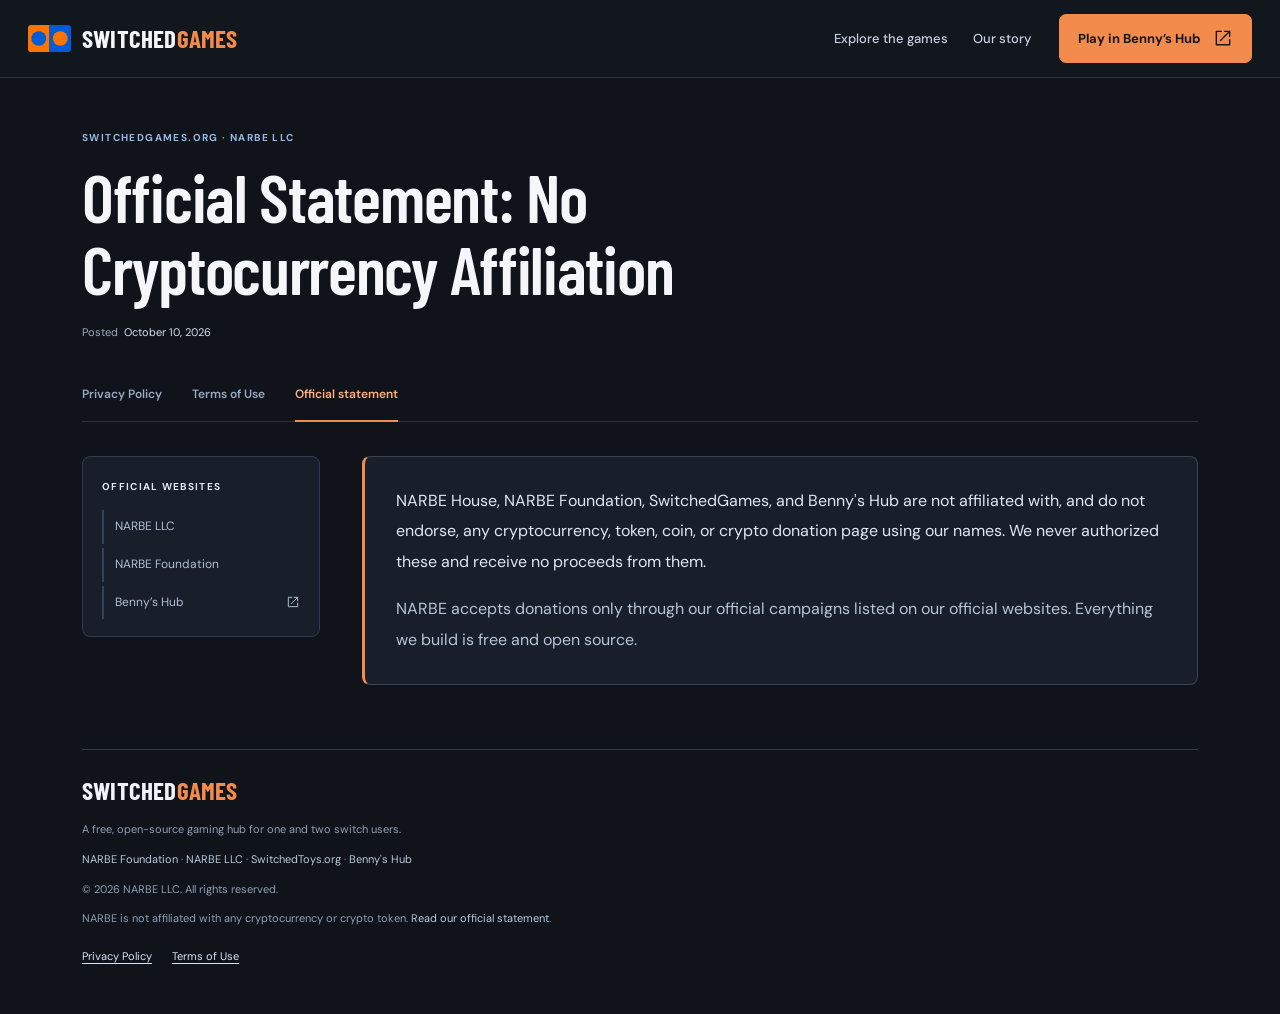
==== commit 5d8c8537: "Update SwitchedGames logo, favicon, and opening animation" ====
--- a/crypto-statement/index.html
+++ b/crypto-statement/index.html
@@ -21,14 +21,14 @@
   <link href="https://fonts.googleapis.com/css2?family=Barlow+Condensed:wght@500;600;700;800&amp;family=DM+Sans:wght@400;500;600;700&amp;display=swap" rel="stylesheet" />
 
   <meta name="theme-color" content="#11141b" />
-  <link rel="icon" href="/images/branding/switchedgames_emblem_v5.svg" type="image/svg+xml" />
+  <link rel="icon" href="/images/branding/switchedgames-logo.svg" type="image/svg+xml">
   <link rel="stylesheet" href="/showcase.css" />
   <link rel="stylesheet" href="/legal.css" />
 </head>
 <body class="legal-page statement-page">
   <a class="skip-link" href="#main">Skip to main content</a>
   <header class="site-header">
-    <a class="brand" href="/" aria-label="SwitchedGames home"><img src="/images/branding/switchedgames_emblem_v5.svg" alt="" width="43" height="35"><span>SWITCHED<span>GAMES</span></span></a>
+    <a class="brand" href="/" aria-label="SwitchedGames home"><img src="/images/branding/switchedgames-logo.svg" alt="" width="43" height="35"><span>SWITCHED<span>GAMES</span></span></a>
     <nav class="top-links" aria-label="Main navigation"><a href="/#games">Explore the games</a><a href="/aboutus.html">Our story</a></nav>
     <a class="button hub-button" href="https://narbehouse.github.io/bennyshub" target="_blank" rel="noopener">Play in Benny’s Hub <svg class="icon" aria-hidden="true" viewBox="0 0 24 24"><path d="M14 4h6v6m0-6L9 15M10 4H4v16h16v-6"/></svg></a>
   </header>
--- a/showcase.css
+++ b/showcase.css
@@ -8,7 +8,7 @@
   pointer-events:none;transition:background-color .65s ease;
 }
 .intro-flight{
-  width:var(--intro-size);height:calc(var(--intro-size) * .8);flex:none;transform-origin:top left;
+  width:var(--intro-size);height:calc(var(--intro-size) * .632);flex:none;transform-origin:top left;
 }
 .intro-mark{
   position:relative;width:100%;height:100%;
@@ -16,27 +16,28 @@
 }
 .brand-intro.is-docking{background-color:transparent}
 .brand-intro.is-docking .intro-wordmark{animation:none;opacity:0;transform:translateY(-8px)}
-.intro-half{position:absolute;top:0;width:46.666667%;height:100%;overflow:visible}
+.intro-half{position:absolute;top:0;width:50%;height:100%;overflow:visible}
 .intro-left{left:0;animation:half-left var(--intro-duration) both linear}
 .intro-right{right:0;animation:half-right var(--intro-duration) both linear}
-/* The buttons begin flush in matching material. Their seats appear only as they lift. */
+/* Match switchedgames-logo.svg: 1000×632, touching 500-wide halves, radius-172 buttons.
+   The 500-unit swap spans 145.348837% of each 344-unit button. Seats appear as buttons lift. */
 .intro-mark::before,.intro-mark::after{
-  content:"";position:absolute;top:24.444444%;width:32%;height:40%;
+  content:"";position:absolute;top:22.784810%;width:34.4%;height:54.430380%;
   border-radius:50%;background:#111b29;box-shadow:inset 0 8px 13px #0007;
   z-index:1;animation:button-seats var(--intro-duration) both linear;
 }
-.intro-mark::before{left:7.333333%}
-.intro-mark::after{left:60.666667%}
+.intro-mark::before{left:7.8%}
+.intro-mark::after{left:57.8%}
 .intro-button{
-  position:absolute;top:24.444444%;width:32%;height:40%;border-radius:50%;
+  position:absolute;top:22.784810%;width:34.4%;height:54.430380%;border-radius:50%;
   box-shadow:none;z-index:3;transform-origin:center;
 }
 .intro-button-orange{
-  background:#f07d35;left:7.333333%;
+  background:#ff7300;left:7.8%;
   animation:button-orange var(--intro-duration) both linear;
 }
 .intro-button-blue{
-  background:#1e60b3;left:60.666667%;z-index:2;
+  background:#005cd6;left:57.8%;z-index:2;
   animation:button-blue var(--intro-duration) both linear;
 }
 .intro-wordmark{
@@ -60,24 +61,25 @@
   28%{transform:translateX(7px) rotateY(0deg);box-shadow:none;animation-timing-function:cubic-bezier(.12,.7,.2,1)}
   35%,38%{transform:translate(0,0) scale(1) rotateY(0deg) rotateZ(0deg);box-shadow:none;animation-timing-function:cubic-bezier(.16,.8,.28,1)}
   46%{transform:translate(0,-65%) scale(1.07) rotateY(55deg) rotateZ(-8deg);box-shadow:0 16px 24px #0005,inset 0 0 0 2px #ffffff30;animation-timing-function:cubic-bezier(.55,0,.8,.6)}
-  55%{transform:translate(83.333333%,-80%) scale(1.07) rotateY(230deg) rotateZ(-10deg);box-shadow:0 22px 28px #0006,inset 0 0 0 2px #ffffff30;animation-timing-function:cubic-bezier(.15,.5,.35,1)}
-  62%{transform:translate(166.666667%,-60%) scale(1.04) rotateY(335deg) rotateZ(4deg);box-shadow:0 16px 22px #0005,inset 0 0 0 2px #ffffff30;animation-timing-function:cubic-bezier(.65,0,.92,.45)}
-  68%{transform:translate(166.666667%,3%) scale(1.025,.94) rotateY(360deg) rotateZ(0deg);box-shadow:0 1px 2px #0004;animation-timing-function:cubic-bezier(.15,.75,.25,1)}
-  72%,100%{transform:translate(166.666667%,0) scale(1) rotateY(360deg) rotateZ(0deg);box-shadow:none}
+  55%{transform:translate(72.674419%,-80%) scale(1.07) rotateY(230deg) rotateZ(-10deg);box-shadow:0 22px 28px #0006,inset 0 0 0 2px #ffffff30;animation-timing-function:cubic-bezier(.15,.5,.35,1)}
+  62%{transform:translate(145.348837%,-60%) scale(1.04) rotateY(335deg) rotateZ(4deg);box-shadow:0 16px 22px #0005,inset 0 0 0 2px #ffffff30;animation-timing-function:cubic-bezier(.65,0,.92,.45)}
+  68%{transform:translate(145.348837%,3%) scale(1.025,.94) rotateY(360deg) rotateZ(0deg);box-shadow:0 1px 2px #0004;animation-timing-function:cubic-bezier(.15,.75,.25,1)}
+  72%,100%{transform:translate(145.348837%,0) scale(1) rotateY(360deg) rotateZ(0deg);box-shadow:none}
 }
 @keyframes button-blue{
   0%,5%{transform:translateX(70vw) rotateY(0deg);box-shadow:none;animation-timing-function:cubic-bezier(.72,0,.92,.45)}
   28%{transform:translateX(-7px) rotateY(0deg);box-shadow:none;animation-timing-function:cubic-bezier(.12,.7,.2,1)}
   35%,40%{transform:translate(0,0) scale(1) rotateY(0deg) rotateZ(0deg);box-shadow:none;animation-timing-function:cubic-bezier(.16,.8,.28,1)}
   48%{transform:translate(0,-90%) scale(1.07) rotateY(-55deg) rotateZ(8deg);box-shadow:0 16px 24px #0005,inset 0 0 0 2px #ffffff30;animation-timing-function:cubic-bezier(.55,0,.8,.6)}
-  57%{transform:translate(-83.333333%,-190%) scale(1.07) rotateY(-230deg) rotateZ(10deg);box-shadow:0 24px 30px #0006,inset 0 0 0 2px #ffffff30;animation-timing-function:cubic-bezier(.15,.5,.35,1)}
-  64%{transform:translate(-166.666667%,-80%) scale(1.04) rotateY(-335deg) rotateZ(-4deg);box-shadow:0 16px 22px #0005,inset 0 0 0 2px #ffffff30;animation-timing-function:cubic-bezier(.65,0,.92,.45)}
-  72%{transform:translate(-166.666667%,3%) scale(1.025,.94) rotateY(-360deg) rotateZ(0deg);box-shadow:0 1px 2px #0004;animation-timing-function:cubic-bezier(.15,.75,.25,1)}
-  76%,100%{transform:translate(-166.666667%,0) scale(1) rotateY(-360deg) rotateZ(0deg);box-shadow:none}
+  57%{transform:translate(-72.674419%,-190%) scale(1.07) rotateY(-230deg) rotateZ(10deg);box-shadow:0 24px 30px #0006,inset 0 0 0 2px #ffffff30;animation-timing-function:cubic-bezier(.15,.5,.35,1)}
+  64%{transform:translate(-145.348837%,-80%) scale(1.04) rotateY(-335deg) rotateZ(-4deg);box-shadow:0 16px 22px #0005,inset 0 0 0 2px #ffffff30;animation-timing-function:cubic-bezier(.65,0,.92,.45)}
+  72%{transform:translate(-145.348837%,3%) scale(1.025,.94) rotateY(-360deg) rotateZ(0deg);box-shadow:0 1px 2px #0004;animation-timing-function:cubic-bezier(.15,.75,.25,1)}
+  76%,100%{transform:translate(-145.348837%,0) scale(1) rotateY(-360deg) rotateZ(0deg);box-shadow:none}
 }
 @keyframes button-seats{
   0%,38%{opacity:0}
-  42%,100%{opacity:1}
+  42%,76%{opacity:1}
+  80%,100%{opacity:0}
 }
 @keyframes mark-settle{
   0%,27%{transform:scale(1)}
